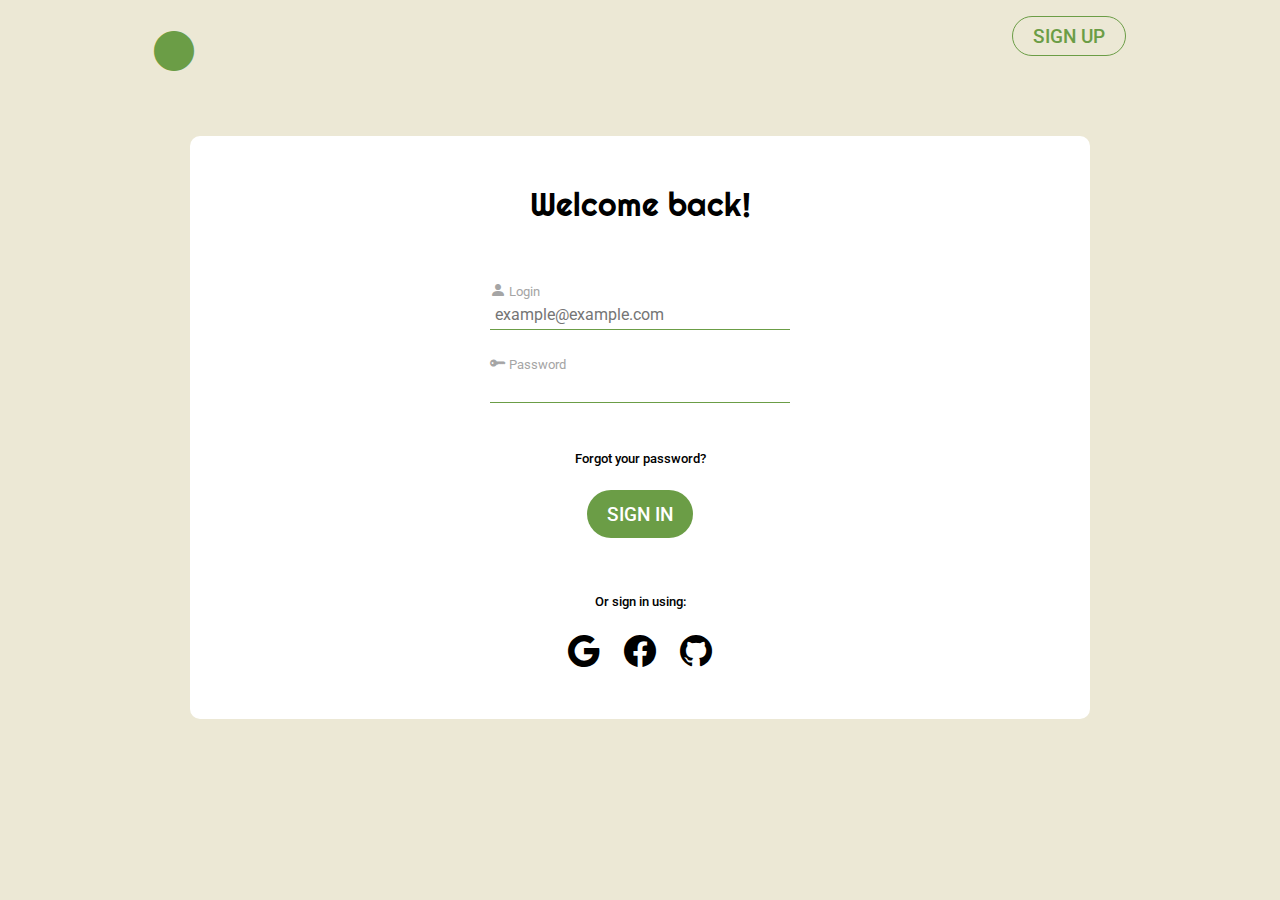
==== pages/sign-in-page.html @ d07bdb67 "initial login page" ====
<!DOCTYPE html>
<html lang="en">
<head>
    <meta charset="UTF-8">
    <meta name="viewport" content="width=device-width, initial-scale=1.0">
    <title>Devegglopers | Sign In</title>
    <link rel="stylesheet" href="../assets/css/header-complete.css">
    <link rel="stylesheet" href="../assets/css/sign-in-page.css">

    <link rel="stylesheet" href="https://cdn.jsdelivr.net/npm/bootstrap-icons@1.3.0/font/bootstrap-icons.css">
</head>
<body>
    <header>
        <nav class="menu-desktop">
            <a href="#" class="logo"><i class="bi bi-circle-fill"></i></a>
            <button class="sign-btn"><a href="pages/sign-in-page.html">sign up</a></button>
        </nav>
    </header>
    <main>
        <section class="login-bg">
            <div class="login-container">
                <h1>Welcome back!</h1>
                <form action="#">
                    <div class="input-container">
                        <label for="login"><i class="bi bi-person-fill"></i> Login</label><br>
                        <input type="email" name="login" id="login" placeholder="example@example.com" required><br>
                    </div>
                    <div class="input-container">
                        <label for="password"><i class="bi bi-key-fill"></i> Password</label><br>
                        <input type="password" name="password" id="password" required>
                    </div>
                </form>
                <a href="#" id="forgot">Forgot your password?</a>
                <button><a href="#">sign in</a></button>
                <p>Or sign in using:</p>
                <div class="login-icons">
                    <i class="bi bi-google"></i>
                    <i class="bi bi-facebook"></i>
                    <i class="bi bi-github"></i>
                </div>
            </div>
        </section>
    </main>
</body>
</html>
---- assets/css/header-complete.css ----
@import url('https://fonts.googleapis.com/css2?family=Righteous&family=Roboto:wght@300;400;500;700&display=swap');

* {
    font-family: 'Roboto', sans-serif;
    font-size: 16px;
    margin: 0;
    padding: 0;
    list-style: none;
    box-sizing: border-box;
}

header {
    background-color: #ECE8D5;
    height: fit-content;
}

nav {
    display: flex;
    flex-direction: row;
    justify-content: space-between;
    align-items: center;
    gap: 1rem;

    max-width: 1020px;
    padding: 1rem 1.5rem;
    margin: 0 auto;
}

.logo {
    flex-grow: 1;
}

.logo i {
    text-decoration: none;
    color: #6B9D46;
    font-size: 2.5rem;
}

.menu-desktop-list {
    display: flex;
    align-items: center;
    gap: 1rem;
    display: none;
}

/*--- MENU MOBILE ---*/
.menu-mobile-list {
    display: none;
    position: absolute;
    right: 1.5rem;
    top: 5rem;
    padding: 10px;
    width: 280px;
    background-color: #ECE8D5;
    border-radius: 0px 0px 10px 10px;
    box-shadow: 0px 5px 7px rgba(0, 0, 0, .1);
}

.menu-mobile-list .menu-item {
    text-align: center;
    padding: 2rem;
}

.open {
    display: block;
}
/*--- END ---*/

.menu-item a {
    text-decoration: none;
    font-size: 1rem;
    font-weight: 500;
    text-transform: uppercase;
    color: #B75724;
    padding: 8px 10px;
    transition: color .2s;
}

.menu-item a:hover {
    color: #000;
}

button {
    font-size: 1rem;
    font-weight: 500;
    text-transform: uppercase;
    padding: 5px 15px;
    border-radius: 20px;
    cursor: pointer;
}

.sign-btn {
    height: 2.5rem;
    border: 1px solid #6B9D46;
    background-color: transparent;
    transition: box-shadow .3s;
}

.sign-btn a {
    text-decoration: none;
    color: #6B9D46;
}

.sign-btn:hover {
    box-shadow: 0px 2px 5px rgba(0, 0, 0, .1);
}

.menu-mobile-btn {
    padding: 3px;
    height: 3rem;
    width: 3rem;
    color: #6B9D46;
    background-color: transparent;
    border-radius: 0;
    border: none;
}

.menu-mobile-btn i {
    font-size: 2rem;
    width: 100%;
}

@media screen and (min-width: 700px) {
    .menu-mobile-list {
        display: none;
    }

    .menu-desktop-list {
        display: flex;
    }

    .menu-mobile-btn {
        display: none;
    }

    .logo {
        flex-grow: 0;
    }
}
---- assets/css/sign-in-page.css ----
.logo {
    flex-grow: 0;
}

body {
    height: 100%;
    background-color: #ECE8D5;
}

.login-bg {
    width: 90vw;
    max-width: 900px;
    display: block;
    margin: 2rem auto;
    background-color: #fff;
    border-radius: 10px;
}

.login-container {
    display: flex;
    flex-direction: column;
    justify-content: space-between;
    align-items: center;
    gap: 1.5rem;

    padding: 3rem 2rem;
}

.login-container h1 {
    font-family: 'Righteous', sans-serif;
    font-weight: 400;
    font-size: 2rem;
    margin-bottom: 2rem;
}

.input-container {
    width: 100%;
    margin-bottom: 1.5rem;
}

.input-container label {
    font-size: .8rem;
    color: #a5a5a5;
}

.input-container input {
    width: 300px;
    padding: 5px;
    border: none;
    border-bottom: 1px solid #6B9D46;
}


#forgot, p {
    text-decoration: none;
    color: #000;
    font-size: .8rem;
    font-weight: 500;
}

#forgot:hover {
    text-decoration: underline;
}

button {
    background-color: #6B9D46;
    height: 3rem;
    border: none;
    border-radius: 30px;
    margin-bottom: 2rem;
    transition: box-shadow .3s;
}

button:hover {
    box-shadow: 2px 5px 8px rgba(0, 0, 0, .15);
}

button a {
    color: #fff;
    font-size: 1.2rem;
    font-weight: 500;
    text-decoration: none;
    padding: 5px;
}

.login-icons {
    display: flex;
    flex-direction: row;
    justify-content: space-between;
    align-items: center;
    gap: 1.5rem;
}

.login-icons i {
    font-size: 2rem;
    cursor: pointer;
}
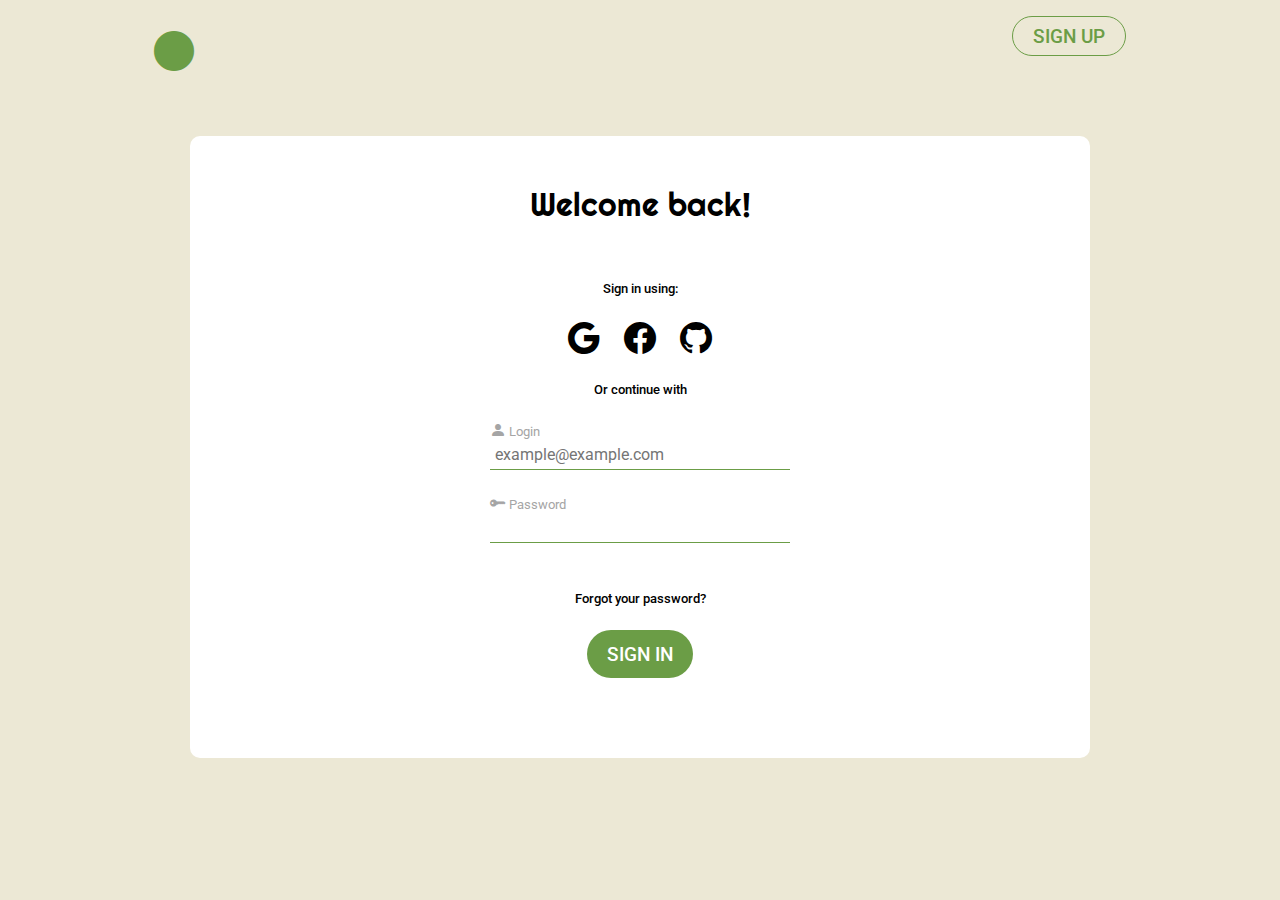
==== commit cca674a5: "initial sign up page" ====
--- a/pages/sign-in-page.html
+++ b/pages/sign-in-page.html
@@ -4,7 +4,7 @@
     <meta charset="UTF-8">
     <meta name="viewport" content="width=device-width, initial-scale=1.0">
     <title>Devegglopers | Sign In</title>
-    <link rel="stylesheet" href="../assets/css/header-complete.css">
+    <link rel="stylesheet" href="../assets/css/header.css">
     <link rel="stylesheet" href="../assets/css/sign-in-page.css">
 
     <link rel="stylesheet" href="https://cdn.jsdelivr.net/npm/bootstrap-icons@1.3.0/font/bootstrap-icons.css">
@@ -12,14 +12,22 @@
 <body>
     <header>
         <nav class="menu-desktop">
-            <a href="#" class="logo"><i class="bi bi-circle-fill"></i></a>
-            <button class="sign-btn"><a href="pages/sign-in-page.html">sign up</a></button>
+            <a href="../index.html" class="logo"><i class="bi bi-circle-fill"></i></a>
+            <button class="sign-btn"><a href="sign-up-page.html">sign up</a></button>
         </nav>
     </header>
     <main>
-        <section class="login-bg">
-            <div class="login-container">
+        <div class="login-bg">
+            <section class="login-container">
                 <h1>Welcome back!</h1>
+                <p>Sign in using:</p>
+                <div class="login-icons">
+                    <i class="bi bi-google"></i>
+                    <i class="bi bi-facebook"></i>
+                    <i class="bi bi-github"></i>
+                </div>
+                <p id="or-p">Or continue with</p>
+
                 <form action="#">
                     <div class="input-container">
                         <label for="login"><i class="bi bi-person-fill"></i> Login</label><br>
@@ -32,14 +40,8 @@
                 </form>
                 <a href="#" id="forgot">Forgot your password?</a>
                 <button><a href="#">sign in</a></button>
-                <p>Or sign in using:</p>
-                <div class="login-icons">
-                    <i class="bi bi-google"></i>
-                    <i class="bi bi-facebook"></i>
-                    <i class="bi bi-github"></i>
-                </div>
-            </div>
-        </section>
+            </section>
+        </div>
     </main>
 </body>
 </html>--- a/assets/css/header.css
+++ b/assets/css/header.css
@@ -0,0 +1,139 @@
+@import url('https://fonts.googleapis.com/css2?family=Righteous&family=Roboto:wght@300;400;500;700&display=swap');
+
+* {
+    font-family: 'Roboto', sans-serif;
+    font-size: 16px;
+    margin: 0;
+    padding: 0;
+    list-style: none;
+    box-sizing: border-box;
+}
+
+header {
+    background-color: #ECE8D5;
+    height: fit-content;
+}
+
+nav {
+    display: flex;
+    flex-direction: row;
+    justify-content: space-between;
+    align-items: center;
+    gap: 1rem;
+
+    max-width: 1020px;
+    padding: 1rem 1.5rem;
+    margin: 0 auto;
+}
+
+.logo {
+    flex-grow: 1;
+}
+
+.logo i {
+    text-decoration: none;
+    color: #6B9D46;
+    font-size: 2.5rem;
+}
+
+.menu-desktop-list {
+    display: flex;
+    align-items: center;
+    gap: 1rem;
+    display: none;
+}
+
+/*--- MENU MOBILE ---*/
+.menu-mobile-list {
+    display: none;
+    position: absolute;
+    right: 1.5rem;
+    top: 5rem;
+    padding: 10px;
+    width: 280px;
+    background-color: #ECE8D5;
+    border-radius: 0px 0px 10px 10px;
+    box-shadow: 0px 5px 7px rgba(0, 0, 0, .1);
+}
+
+.menu-mobile-list .menu-item {
+    text-align: center;
+    padding: 2rem;
+}
+
+.open {
+    display: block;
+}
+/*--- END ---*/
+
+.menu-item a {
+    text-decoration: none;
+    font-size: 1rem;
+    font-weight: 500;
+    text-transform: uppercase;
+    color: #B75724;
+    padding: 8px 10px;
+    transition: color .2s;
+}
+
+.menu-item a:hover {
+    color: #000;
+}
+
+button {
+    font-size: 1rem;
+    font-weight: 500;
+    text-transform: uppercase;
+    padding: 5px 15px;
+    border-radius: 20px;
+    cursor: pointer;
+}
+
+.sign-btn {
+    height: 2.5rem;
+    border: 1px solid #6B9D46;
+    background-color: transparent;
+    transition: box-shadow .3s;
+}
+
+.sign-btn a {
+    text-decoration: none;
+    color: #6B9D46;
+}
+
+.sign-btn:hover {
+    box-shadow: 0px 2px 5px rgba(0, 0, 0, .1);
+}
+
+.menu-mobile-btn {
+    padding: 3px;
+    height: 3rem;
+    width: 3rem;
+    color: #6B9D46;
+    background-color: transparent;
+    border-radius: 0;
+    border: none;
+}
+
+.menu-mobile-btn i {
+    font-size: 2rem;
+    width: 100%;
+}
+
+@media screen and (min-width: 700px) {
+    .menu-mobile-list {
+        display: none;
+    }
+
+    .menu-desktop-list {
+        display: flex;
+    }
+
+    .menu-mobile-btn {
+        display: none;
+    }
+
+    .logo {
+        flex-grow: 0;
+    }
+}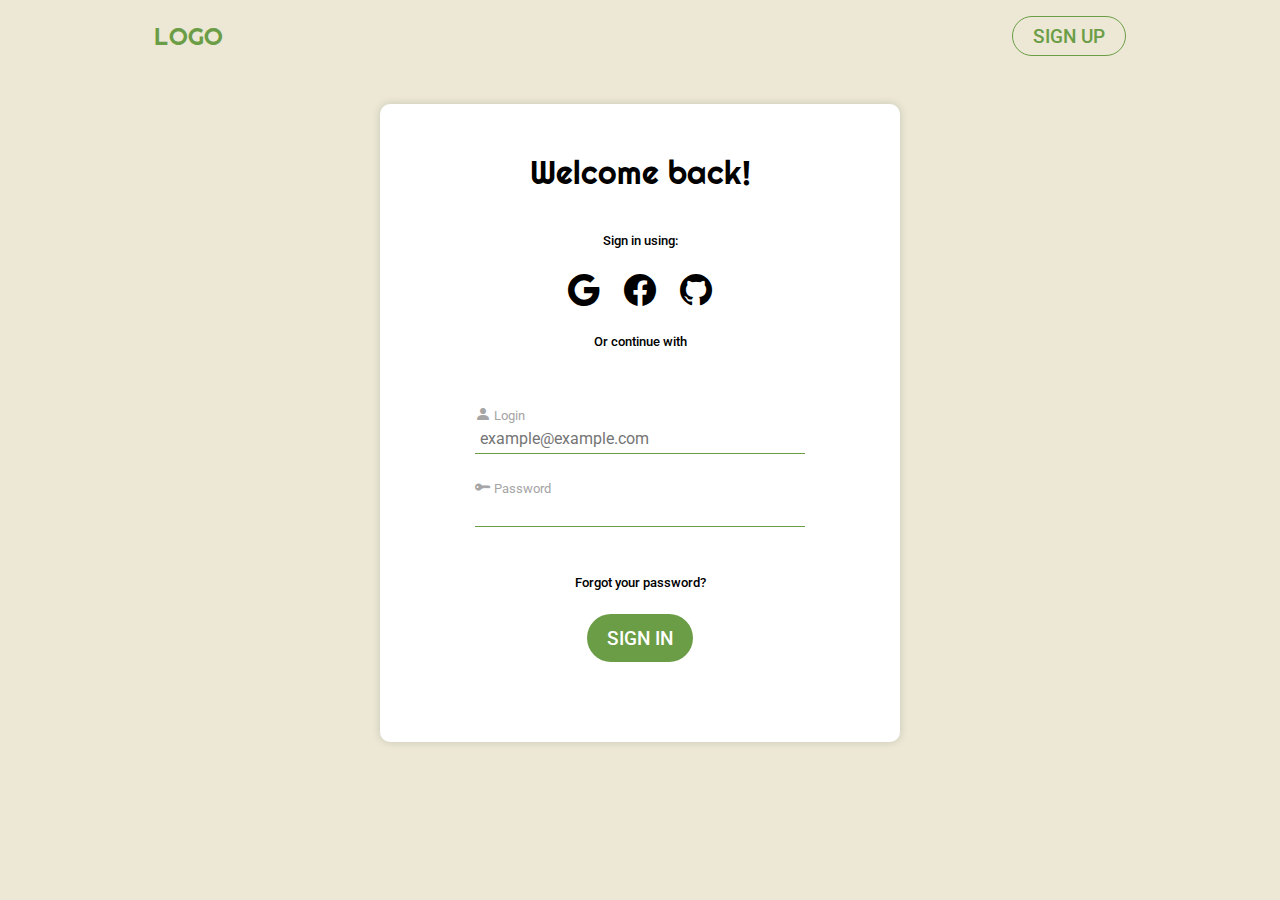
==== commit aa057420: "desktop sign up" ====
--- a/pages/sign-in-page.html
+++ b/pages/sign-in-page.html
@@ -12,7 +12,7 @@
 <body>
     <header>
         <nav class="menu-desktop">
-            <a href="../index.html" class="logo"><i class="bi bi-circle-fill"></i></a>
+            <a href="../index.html" class="logo">logo</a>
             <button class="sign-btn"><a href="sign-up-page.html">sign up</a></button>
         </nav>
     </header>
@@ -39,7 +39,7 @@
                     </div>
                 </form>
                 <a href="#" id="forgot">Forgot your password?</a>
-                <button><a href="#">sign in</a></button>
+                <button class="sign-button-body"><a href="#">sign in</a></button>
             </section>
         </div>
     </main>
--- a/assets/css/header.css
+++ b/assets/css/header.css
@@ -28,12 +28,12 @@
 
 .logo {
     flex-grow: 1;
-}
 
-.logo i {
+    font-family: 'Righteous', sans-serif;
+    text-transform: uppercase;
     text-decoration: none;
     color: #6B9D46;
-    font-size: 2.5rem;
+    font-size: 1.5rem;
 }
 
 .menu-desktop-list {
--- a/assets/css/sign-in-page.css
+++ b/assets/css/sign-in-page.css
@@ -9,11 +9,12 @@
 
 .login-bg {
     width: 90vw;
-    max-width: 900px;
+    max-width: 520px;
     display: block;
     margin: 2rem auto;
     background-color: #fff;
     border-radius: 10px;
+    box-shadow: 0px 0px 8px rgba(0, 0, 0, .15)
 }
 
 .login-container {
@@ -23,13 +24,30 @@
     align-items: center;
     gap: 1.5rem;
 
-    padding: 3rem 2rem;
+    padding: 3rem 1rem;
 }
 
 .login-container h1 {
     font-family: 'Righteous', sans-serif;
     font-weight: 400;
     font-size: 2rem;
+    margin-bottom: 1rem;
+}
+
+.login-icons {
+    display: flex;
+    flex-direction: row;
+    justify-content: space-between;
+    align-items: center;
+    gap: 1.5rem;
+}
+
+.login-icons i {
+    font-size: 2rem;
+    cursor: pointer;
+}
+
+#or-p {
     margin-bottom: 2rem;
 }
 
@@ -44,7 +62,7 @@
 }
 
 .input-container input {
-    width: 300px;
+    width: 100%;
     padding: 5px;
     border: none;
     border-bottom: 1px solid #6B9D46;
@@ -63,11 +81,6 @@
 }
 
 button {
-    background-color: #6B9D46;
-    height: 3rem;
-    border: none;
-    border-radius: 30px;
-    margin-bottom: 2rem;
     transition: box-shadow .3s;
 }
 
@@ -83,15 +96,16 @@
     padding: 5px;
 }
 
-.login-icons {
-    display: flex;
-    flex-direction: row;
-    justify-content: space-between;
-    align-items: center;
-    gap: 1.5rem;
+.sign-button-body {
+    background-color: #6B9D46;
+    height: 3rem;
+    border: none;
+    border-radius: 30px;
+    margin-bottom: 2rem;
 }
 
-.login-icons i {
-    font-size: 2rem;
-    cursor: pointer;
+@media screen and (min-width: 430px) {
+    .input-container input {
+        width: 330px;
+    }
 }